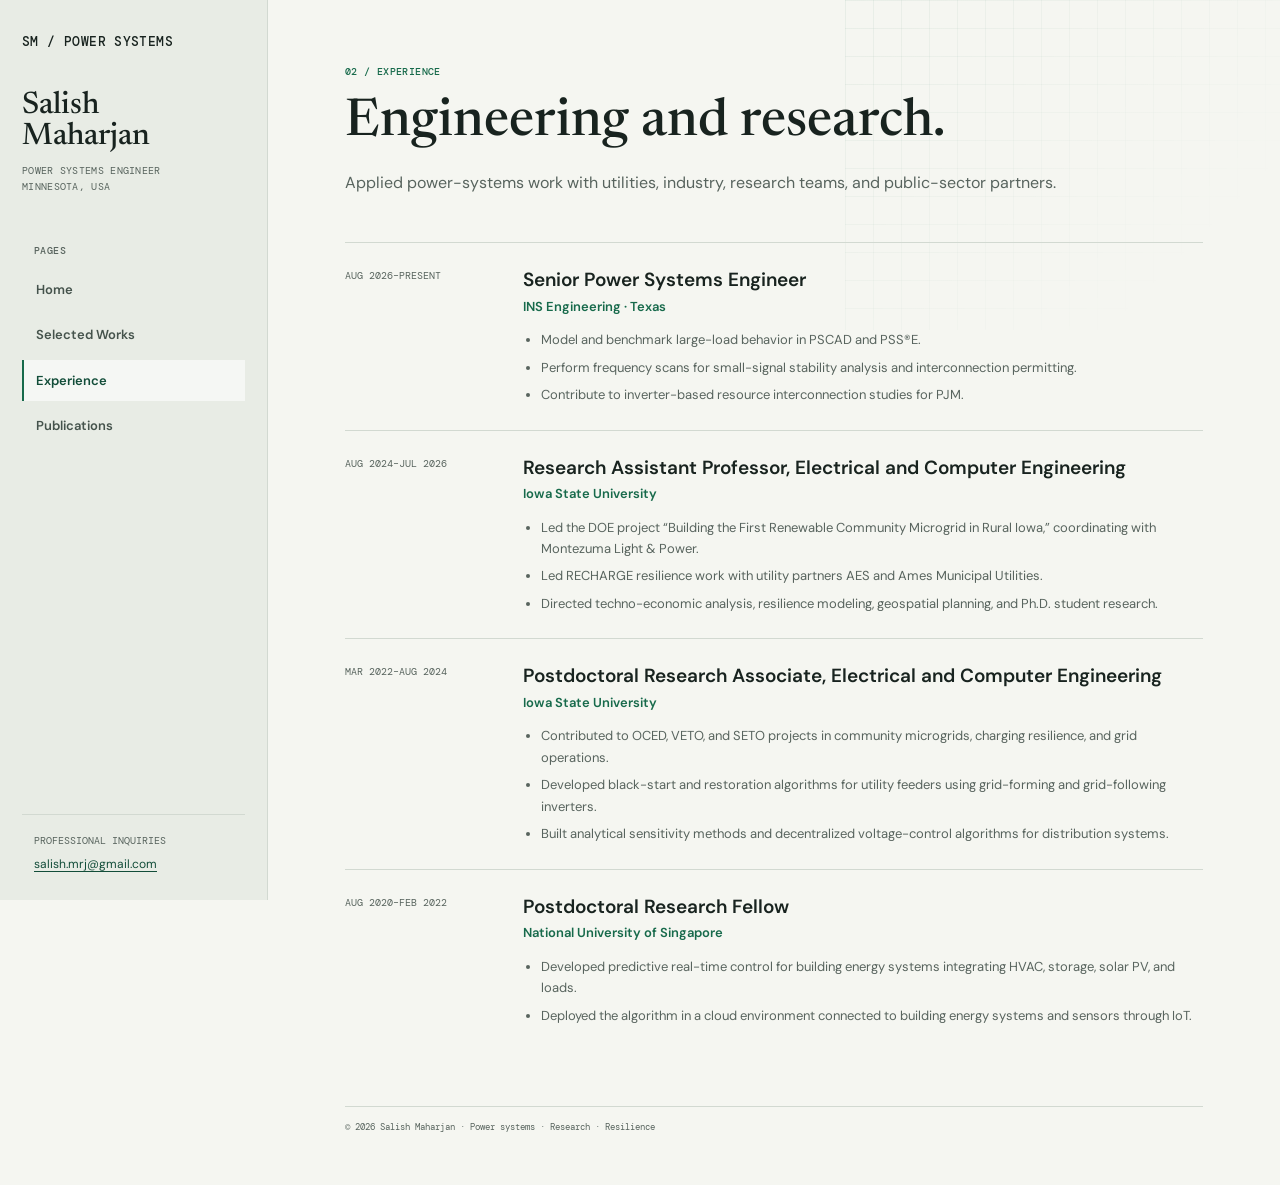
==== experience.html @ 98c5a88d "Create four-page sidebar portfolio layout" ====
<!DOCTYPE html>
<html lang="en">
<head>
  <meta charset="UTF-8">
  <meta name="viewport" content="width=device-width, initial-scale=1">
  <meta name="description" content="Professional experience of Salish Maharjan in power systems engineering and research.">
  <meta name="theme-color" content="#e8ece5">
  <title>Salish Maharjan | Experience</title>
  <link rel="stylesheet" href="site.css">
</head>
<body>
  <a class="skip-link" href="#content">Skip to page content</a>
  <div class="site-layout">
    <aside class="sidebar">
      <a class="brand" href="index.html">SM / POWER SYSTEMS</a>
      <span class="brand-name">Salish<br>Maharjan</span>
      <span class="brand-role">Power systems engineer<br>Minnesota, USA</span>
      <p class="nav-label">Pages</p>
      <nav class="page-nav" aria-label="Main navigation">
        <a href="index.html">Home</a>
        <a href="selected-works.html">Selected Works</a>
        <a href="experience.html" aria-current="page">Experience</a>
        <a href="publications.html">Publications</a>
      </nav>
      <div class="sidebar-bottom"><span>Professional inquiries</span><a href="mailto:salish.mrj@gmail.com">salish.mrj@gmail.com</a></div>
    </aside>
    <main class="main-panel" id="content"><article class="page-content">
      <header class="page-header"><div class="eyebrow">02 / Experience</div><h1>Engineering and research.</h1><p class="lede">Applied power-systems work with utilities, industry, research teams, and public-sector partners.</p></header>
      <div class="experience-list">
        <article class="experience-entry"><time>Aug 2026–present</time><div><h2>Senior Power Systems Engineer</h2><p class="org">INS Engineering · Texas</p><ul><li>Model and benchmark large-load behavior in PSCAD and PSS®E.</li><li>Perform frequency scans for small-signal stability analysis and interconnection permitting.</li><li>Contribute to inverter-based resource interconnection studies for PJM.</li></ul></div></article>
        <article class="experience-entry"><time>Aug 2024–Jul 2026</time><div><h2>Research Assistant Professor, Electrical and Computer Engineering</h2><p class="org">Iowa State University</p><ul><li>Led the DOE project “Building the First Renewable Community Microgrid in Rural Iowa,” coordinating with Montezuma Light &amp; Power.</li><li>Led RECHARGE resilience work with utility partners AES and Ames Municipal Utilities.</li><li>Directed techno-economic analysis, resilience modeling, geospatial planning, and Ph.D. student research.</li></ul></div></article>
        <article class="experience-entry"><time>Mar 2022–Aug 2024</time><div><h2>Postdoctoral Research Associate, Electrical and Computer Engineering</h2><p class="org">Iowa State University</p><ul><li>Contributed to OCED, VETO, and SETO projects in community microgrids, charging resilience, and grid operations.</li><li>Developed black-start and restoration algorithms for utility feeders using grid-forming and grid-following inverters.</li><li>Built analytical sensitivity methods and decentralized voltage-control algorithms for distribution systems.</li></ul></div></article>
        <article class="experience-entry"><time>Aug 2020–Feb 2022</time><div><h2>Postdoctoral Research Fellow</h2><p class="org">National University of Singapore</p><ul><li>Developed predictive real-time control for building energy systems integrating HVAC, storage, solar PV, and loads.</li><li>Deployed the algorithm in a cloud environment connected to building energy systems and sensors through IoT.</li></ul></div></article>
      </div>
      <footer class="page-footer">© 2026 Salish Maharjan · Power systems · Research · Resilience</footer>
    </article></main>
  </div>
</body>
</html>
---- site.css ----
@import url('https://fonts.googleapis.com/css2?family=DM+Mono:wght@400;500&family=DM+Sans:wght@400;500;600;700&family=Newsreader:opsz,wght@6..72,500;6..72,600&display=swap');

:root {
  color-scheme: light;
  --paper: #f5f6f1;
  --sidebar: #e8ece5;
  --ink: #18231f;
  --muted: #58645e;
  --line: #d2d9d1;
  --green: #176a4b;
  --green-dark: #124d39;
  --orange: #e56a44;
  --white: #fff;
  --serif: "Newsreader", Georgia, serif;
  --sans: "DM Sans", sans-serif;
  --mono: "DM Mono", monospace;
}

* { box-sizing: border-box; }
html { min-width: 320px; scroll-behavior: smooth; }
body { margin: 0; background: var(--paper); color: var(--ink); font: 16px/1.65 var(--sans); -webkit-font-smoothing: antialiased; }
a { color: inherit; }
a:focus-visible { outline: 3px solid var(--orange); outline-offset: 4px; }
.skip-link { position: absolute; top: -5rem; left: 1rem; z-index: 10; padding: .7rem 1rem; background: var(--white); color: var(--ink); }
.skip-link:focus { top: 1rem; }
.site-layout { display: grid; grid-template-columns: 268px minmax(0, 1fr); min-height: 100vh; }
.sidebar { position: sticky; top: 0; display: flex; height: 100vh; min-height: 580px; flex-direction: column; padding: 32px 22px 24px; border-right: 1px solid var(--line); background: var(--sidebar); }
.brand { display: inline-block; color: var(--ink); font: 500 13px/1.5 var(--mono); letter-spacing: .03em; text-decoration: none; }
.brand-name { display: block; margin-top: 38px; font: 500 31px/1.02 var(--serif); }
.brand-role { display: block; margin-top: 10px; color: var(--muted); font: 10px/1.6 var(--mono); letter-spacing: .03em; text-transform: uppercase; }
.nav-label, .eyebrow, .section-label, .meta, .tag { font: 500 10px/1.6 var(--mono); letter-spacing: .04em; text-transform: uppercase; }
.nav-label { margin: 48px 0 10px 12px; color: var(--muted); }
.page-nav { display: grid; gap: 4px; }
.page-nav a { display: block; padding: 10px 12px; border-left: 2px solid transparent; color: #45534c; font-size: 13px; font-weight: 600; text-decoration: none; }
.page-nav a:hover { color: var(--green); }
.page-nav a[aria-current="page"] { border-left-color: var(--green); background: rgba(255,255,255,.58); color: var(--green-dark); }
.sidebar-bottom { margin-top: auto; padding: 18px 12px 0; border-top: 1px solid var(--line); }
.sidebar-bottom span { display: block; color: var(--muted); font: 10px/1.6 var(--mono); text-transform: uppercase; }
.sidebar-bottom a { display: inline-block; margin-top: 6px; color: var(--green-dark); font-size: 12px; text-underline-offset: 3px; overflow-wrap: anywhere; }
.main-panel { position: relative; min-width: 0; min-height: 100vh; overflow: hidden; }
.main-panel::before { position: absolute; z-index: -1; top: 0; right: 0; width: 43%; height: 330px; background-image: linear-gradient(rgba(23,106,75,.06) 1px, transparent 1px), linear-gradient(90deg, rgba(23,106,75,.06) 1px, transparent 1px); background-size: 28px 28px; content: ""; mask-image: linear-gradient(135deg, #000, transparent 80%); }
.page-content { width: min(100%, 1120px); margin: 0 auto; padding: 64px clamp(28px, 6vw, 88px) 52px; }
.eyebrow, .section-label { color: var(--green); }
h1 { max-width: 820px; margin: 18px 0 20px; font: 500 64px/.98 var(--serif); letter-spacing: 0; }
h2 { margin: 0; font: 500 39px/1.12 var(--serif); letter-spacing: 0; }
h3 { margin: 0; font: 600 22px/1.2 var(--serif); }
.lede { max-width: 740px; margin: 0; color: var(--muted); font-size: 18px; line-height: 1.7; }
.lede strong { color: var(--ink); font-weight: 600; }
.page-header { margin-bottom: 46px; }
.page-header h1 { font-size: 52px; }
.page-header .lede { font-size: 16px; }
.rule-section { margin-top: 48px; padding-top: 20px; border-top: 1px solid var(--line); }
.rule-section > h2 { margin-bottom: 18px; font-size: 29px; }
.about-grid { display: grid; grid-template-columns: 1fr 1fr; gap: 38px; margin-top: 40px; }
.about-grid h2 { margin-bottom: 15px; font-size: 29px; }
.fact-list { margin: 0; padding: 0; list-style: none; }
.fact-list li { padding: 11px 0; border-top: 1px solid var(--line); }
.fact-list strong { display: block; font-size: 13px; line-height: 1.45; }
.fact-list span { display: block; margin-top: 3px; color: var(--muted); font-size: 12px; }
.skill-list { display: flex; flex-wrap: wrap; gap: 7px; }
.tag { padding: 6px 8px; border: 1px solid var(--line); color: #34443c; text-transform: none; letter-spacing: 0; }
.work-list { margin-top: 38px; border-top: 1px solid var(--line); }
.work-entry { display: grid; grid-template-columns: 68px minmax(0, 1fr); gap: 20px; padding: 24px 0; border-bottom: 1px solid var(--line); }
.work-number { color: var(--green); font: 500 11px var(--mono); }
.work-entry h2 { font-size: 26px; }
.work-entry .meta { margin: 8px 0 10px; color: var(--muted); }
.work-entry p { max-width: 690px; margin: 0; color: var(--muted); font-size: 14px; }
.experience-list { margin-top: 22px; }
.experience-entry { display: grid; grid-template-columns: 150px minmax(0, 1fr); gap: 28px; padding: 24px 0; border-top: 1px solid var(--line); }
.experience-entry time { color: var(--muted); font: 10px/1.7 var(--mono); text-transform: uppercase; }
.experience-entry h2 { font: 600 19px/1.35 var(--sans); letter-spacing: 0; }
.experience-entry .org { margin: 3px 0 12px; color: var(--green); font-size: 13px; font-weight: 600; }
.experience-entry ul { margin: 0; padding-left: 18px; color: var(--muted); font-size: 13px; }
.experience-entry li + li { margin-top: 6px; }
.category-nav { display: flex; flex-wrap: wrap; gap: 10px 20px; margin: 25px 0 32px; padding: 14px 0; border-top: 1px solid var(--line); border-bottom: 1px solid var(--line); }
.category-nav a { color: var(--green); font: 500 11px var(--mono); text-underline-offset: 4px; }
.pub-group { scroll-margin-top: 20px; margin: 42px 0 0; padding: 0 0 12px; border-bottom: 1px solid var(--line); font: 500 27px/1.2 var(--serif); }
.pub-entry { display: grid; grid-template-columns: 50px minmax(0, 1fr); gap: 18px; padding: 17px 0; border-bottom: 1px solid var(--line); }
.pub-entry time { color: var(--green); font: 500 11px var(--mono); }
.pub-entry h3 { font: 600 14px/1.5 var(--sans); }
.pub-entry p { margin: 4px 0 0; color: var(--muted); font-size: 12px; line-height: 1.5; }
.pub-links { display: flex; flex-wrap: wrap; gap: 8px 14px; margin-top: 7px; }
.pub-links a { color: var(--green-dark); font: 500 10px/1.5 var(--mono); text-underline-offset: 3px; }
.pub-links a:hover { color: var(--orange); }
.page-note { margin-top: 20px; color: var(--muted); font-size: 12px; }
.page-footer { margin-top: 56px; padding-top: 14px; border-top: 1px solid var(--line); color: var(--muted); font: 9px var(--mono); }
@media (max-width: 800px) {
  .site-layout { grid-template-columns: 1fr; }
  .sidebar { position: static; height: auto; min-height: 0; padding: 17px 18px 12px; border-right: 0; border-bottom: 1px solid var(--line); }
  .brand-name, .brand-role, .nav-label, .sidebar-bottom { display: none; }
  .page-nav { display: flex; gap: 3px; margin-top: 12px; overflow-x: auto; scrollbar-width: thin; }
  .page-nav a { flex: 0 0 auto; padding: 8px 9px; border-left: 0; border-bottom: 2px solid transparent; font-size: 11px; }
  .page-nav a[aria-current="page"] { border-left: 0; border-bottom-color: var(--green); }
  .main-panel { min-height: calc(100vh - 88px); }
  .page-content { padding: 38px 20px 34px; }
  h1 { font-size: 48px; }
  .page-header h1 { font-size: 40px; }
  h2 { font-size: 32px; }
  .lede { font-size: 16px; }
  .about-grid { grid-template-columns: 1fr; gap: 30px; }
  .work-entry { grid-template-columns: 42px minmax(0, 1fr); gap: 12px; }
  .work-entry h2 { font-size: 22px; }
  .experience-entry { grid-template-columns: 1fr; gap: 7px; }
  .pub-entry { grid-template-columns: 40px minmax(0, 1fr); gap: 11px; }
}
@media (prefers-reduced-motion: reduce) { html { scroll-behavior: auto; } }
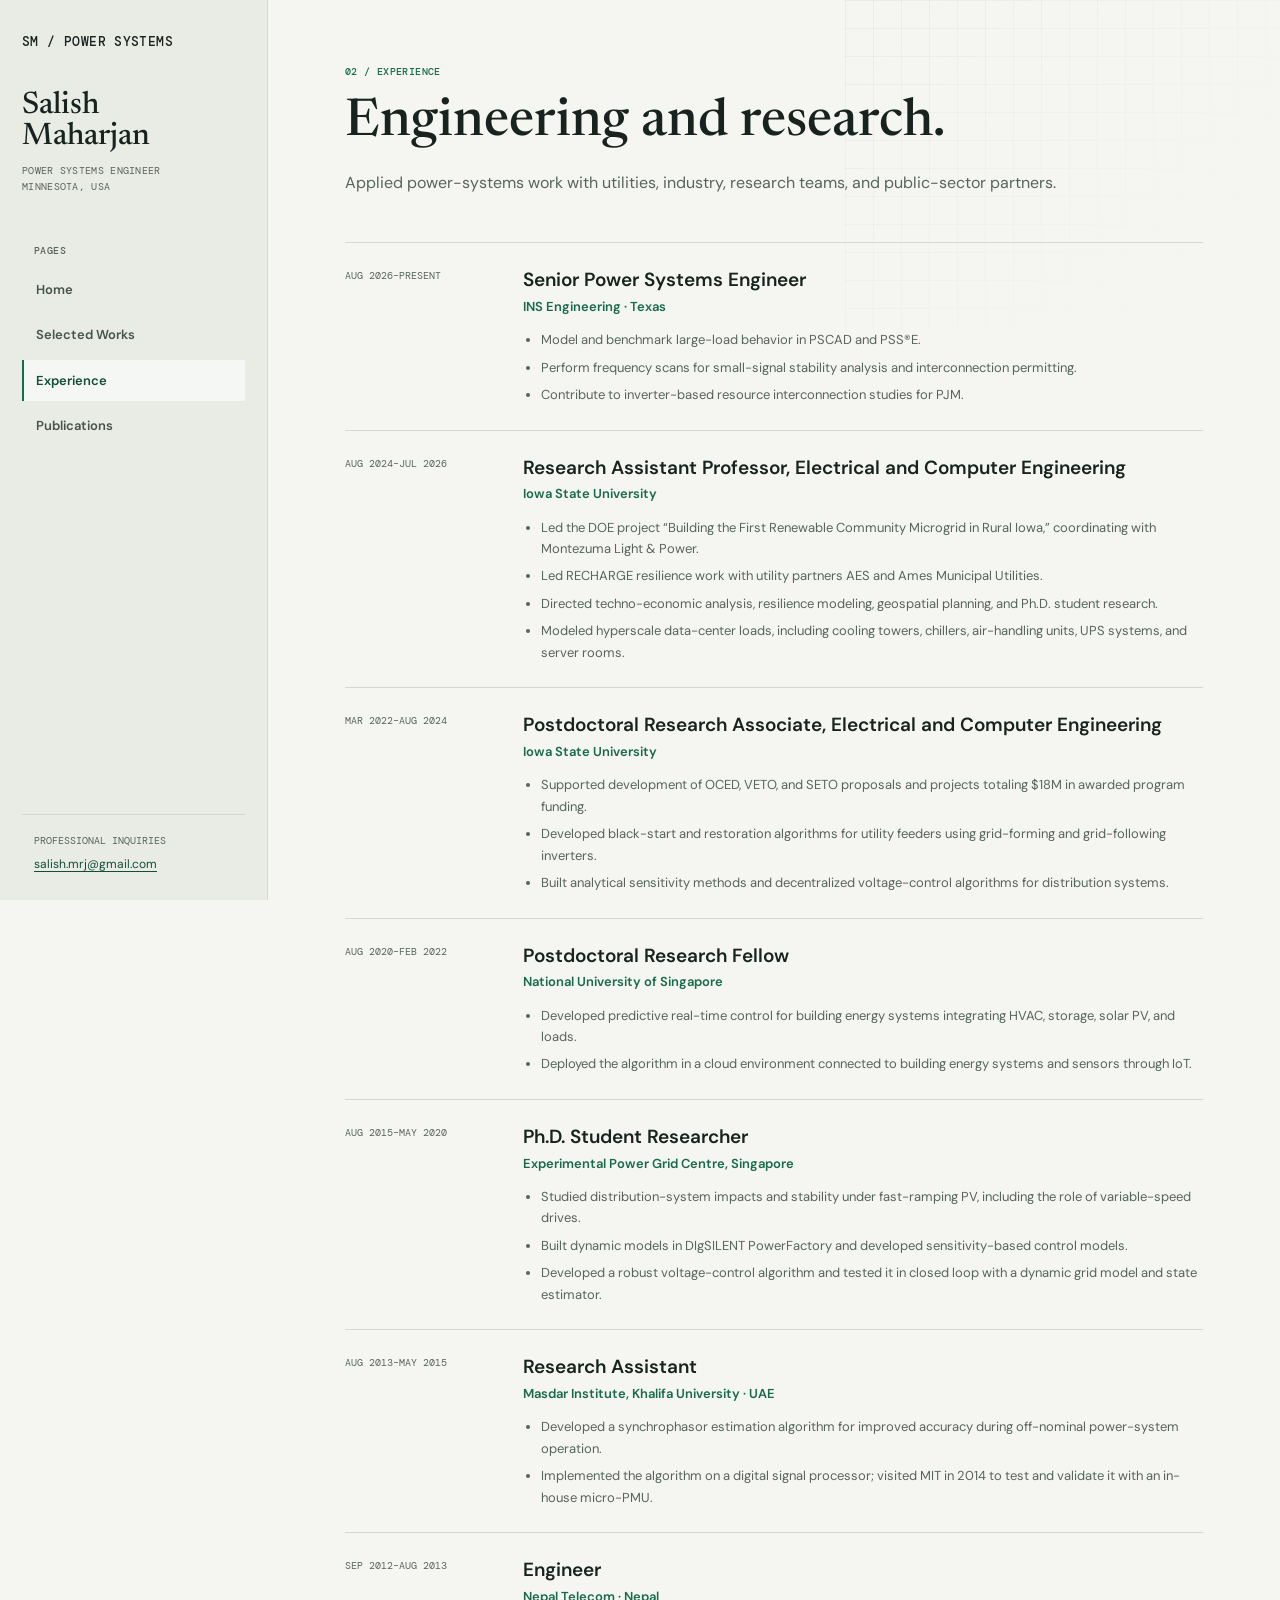
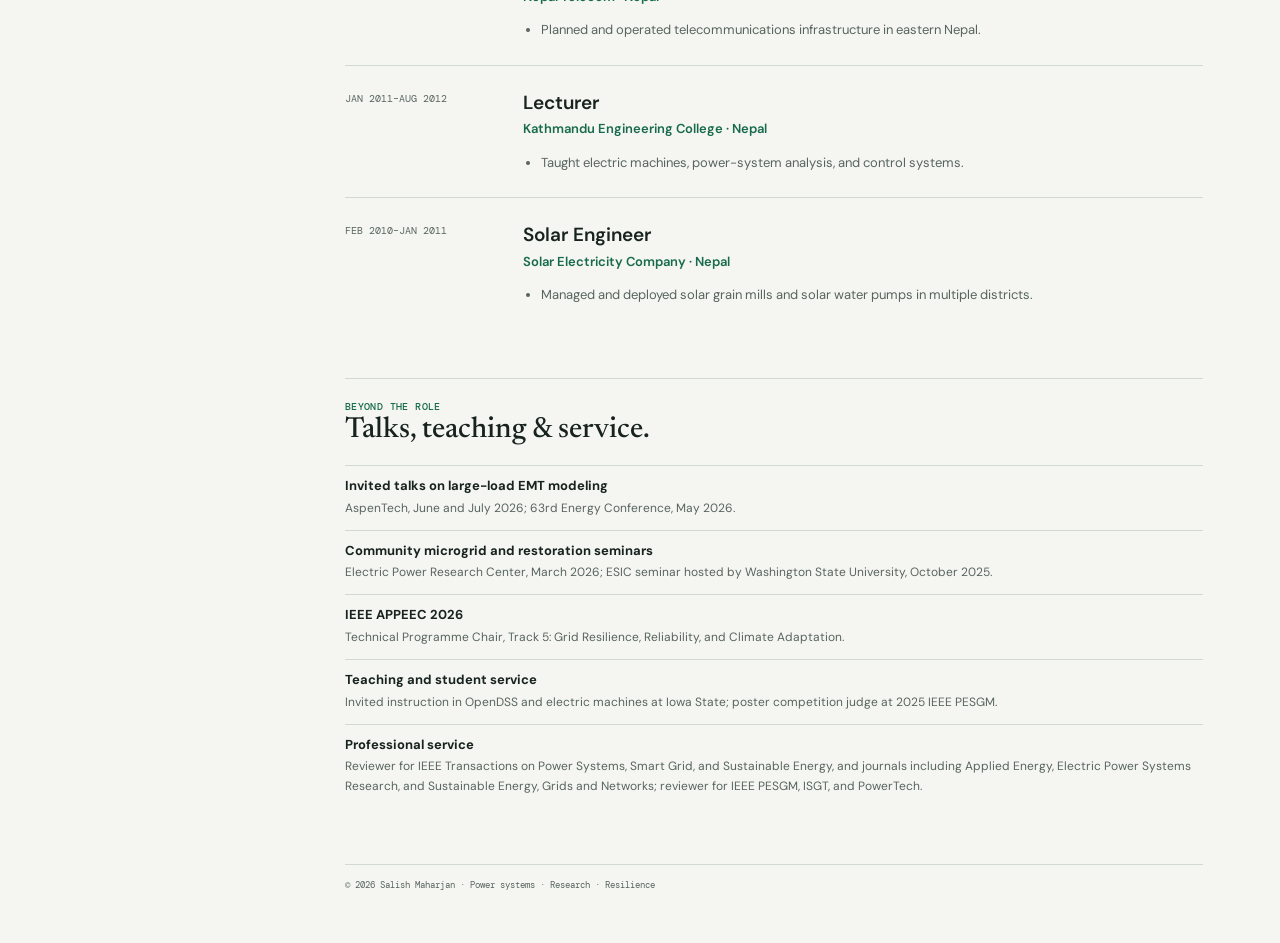
==== commit 5ef9a076: "Expand portfolio with earlier experience and project details" ====
--- a/experience.html
+++ b/experience.html
@@ -28,10 +28,26 @@
       <header class="page-header"><div class="eyebrow">02 / Experience</div><h1>Engineering and research.</h1><p class="lede">Applied power-systems work with utilities, industry, research teams, and public-sector partners.</p></header>
       <div class="experience-list">
         <article class="experience-entry"><time>Aug 2026–present</time><div><h2>Senior Power Systems Engineer</h2><p class="org">INS Engineering · Texas</p><ul><li>Model and benchmark large-load behavior in PSCAD and PSS®E.</li><li>Perform frequency scans for small-signal stability analysis and interconnection permitting.</li><li>Contribute to inverter-based resource interconnection studies for PJM.</li></ul></div></article>
-        <article class="experience-entry"><time>Aug 2024–Jul 2026</time><div><h2>Research Assistant Professor, Electrical and Computer Engineering</h2><p class="org">Iowa State University</p><ul><li>Led the DOE project “Building the First Renewable Community Microgrid in Rural Iowa,” coordinating with Montezuma Light &amp; Power.</li><li>Led RECHARGE resilience work with utility partners AES and Ames Municipal Utilities.</li><li>Directed techno-economic analysis, resilience modeling, geospatial planning, and Ph.D. student research.</li></ul></div></article>
-        <article class="experience-entry"><time>Mar 2022–Aug 2024</time><div><h2>Postdoctoral Research Associate, Electrical and Computer Engineering</h2><p class="org">Iowa State University</p><ul><li>Contributed to OCED, VETO, and SETO projects in community microgrids, charging resilience, and grid operations.</li><li>Developed black-start and restoration algorithms for utility feeders using grid-forming and grid-following inverters.</li><li>Built analytical sensitivity methods and decentralized voltage-control algorithms for distribution systems.</li></ul></div></article>
+        <article class="experience-entry"><time>Aug 2024–Jul 2026</time><div><h2>Research Assistant Professor, Electrical and Computer Engineering</h2><p class="org">Iowa State University</p><ul><li>Led the DOE project “Building the First Renewable Community Microgrid in Rural Iowa,” coordinating with Montezuma Light &amp; Power.</li><li>Led RECHARGE resilience work with utility partners AES and Ames Municipal Utilities.</li><li>Directed techno-economic analysis, resilience modeling, geospatial planning, and Ph.D. student research.</li><li>Modeled hyperscale data-center loads, including cooling towers, chillers, air-handling units, UPS systems, and server rooms.</li></ul></div></article>
+        <article class="experience-entry"><time>Mar 2022–Aug 2024</time><div><h2>Postdoctoral Research Associate, Electrical and Computer Engineering</h2><p class="org">Iowa State University</p><ul><li>Supported development of OCED, VETO, and SETO proposals and projects totaling $18M in awarded program funding.</li><li>Developed black-start and restoration algorithms for utility feeders using grid-forming and grid-following inverters.</li><li>Built analytical sensitivity methods and decentralized voltage-control algorithms for distribution systems.</li></ul></div></article>
         <article class="experience-entry"><time>Aug 2020–Feb 2022</time><div><h2>Postdoctoral Research Fellow</h2><p class="org">National University of Singapore</p><ul><li>Developed predictive real-time control for building energy systems integrating HVAC, storage, solar PV, and loads.</li><li>Deployed the algorithm in a cloud environment connected to building energy systems and sensors through IoT.</li></ul></div></article>
+        <article class="experience-entry"><time>Aug 2015–May 2020</time><div><h2>Ph.D. Student Researcher</h2><p class="org">Experimental Power Grid Centre, Singapore</p><ul><li>Studied distribution-system impacts and stability under fast-ramping PV, including the role of variable-speed drives.</li><li>Built dynamic models in DIgSILENT PowerFactory and developed sensitivity-based control models.</li><li>Developed a robust voltage-control algorithm and tested it in closed loop with a dynamic grid model and state estimator.</li></ul></div></article>
+        <article class="experience-entry"><time>Aug 2013–May 2015</time><div><h2>Research Assistant</h2><p class="org">Masdar Institute, Khalifa University · UAE</p><ul><li>Developed a synchrophasor estimation algorithm for improved accuracy during off-nominal power-system operation.</li><li>Implemented the algorithm on a digital signal processor; visited MIT in 2014 to test and validate it with an in-house micro-PMU.</li></ul></div></article>
+        <article class="experience-entry"><time>Sep 2012–Aug 2013</time><div><h2>Engineer</h2><p class="org">Nepal Telecom · Nepal</p><ul><li>Planned and operated telecommunications infrastructure in eastern Nepal.</li></ul></div></article>
+        <article class="experience-entry"><time>Jan 2011–Aug 2012</time><div><h2>Lecturer</h2><p class="org">Kathmandu Engineering College · Nepal</p><ul><li>Taught electric machines, power-system analysis, and control systems.</li></ul></div></article>
+        <article class="experience-entry"><time>Feb 2010–Jan 2011</time><div><h2>Solar Engineer</h2><p class="org">Solar Electricity Company · Nepal</p><ul><li>Managed and deployed solar grain mills and solar water pumps in multiple districts.</li></ul></div></article>
       </div>
+      <section class="rule-section" aria-labelledby="service-heading">
+        <div class="section-label">Beyond the role</div>
+        <h2 id="service-heading">Talks, teaching &amp; service.</h2>
+        <ul class="fact-list">
+          <li><strong>Invited talks on large-load EMT modeling</strong><span>AspenTech, June and July 2026; 63rd Energy Conference, May 2026.</span></li>
+          <li><strong>Community microgrid and restoration seminars</strong><span>Electric Power Research Center, March 2026; ESIC seminar hosted by Washington State University, October 2025.</span></li>
+          <li><strong>IEEE APPEEC 2026</strong><span>Technical Programme Chair, Track 5: Grid Resilience, Reliability, and Climate Adaptation.</span></li>
+          <li><strong>Teaching and student service</strong><span>Invited instruction in OpenDSS and electric machines at Iowa State; poster competition judge at 2025 IEEE PESGM.</span></li>
+          <li><strong>Professional service</strong><span>Reviewer for IEEE Transactions on Power Systems, Smart Grid, and Sustainable Energy, and journals including Applied Energy, Electric Power Systems Research, and Sustainable Energy, Grids and Networks; reviewer for IEEE PESGM, ISGT, and PowerTech.</span></li>
+        </ul>
+      </section>
       <footer class="page-footer">© 2026 Salish Maharjan · Power systems · Research · Resilience</footer>
     </article></main>
   </div>
